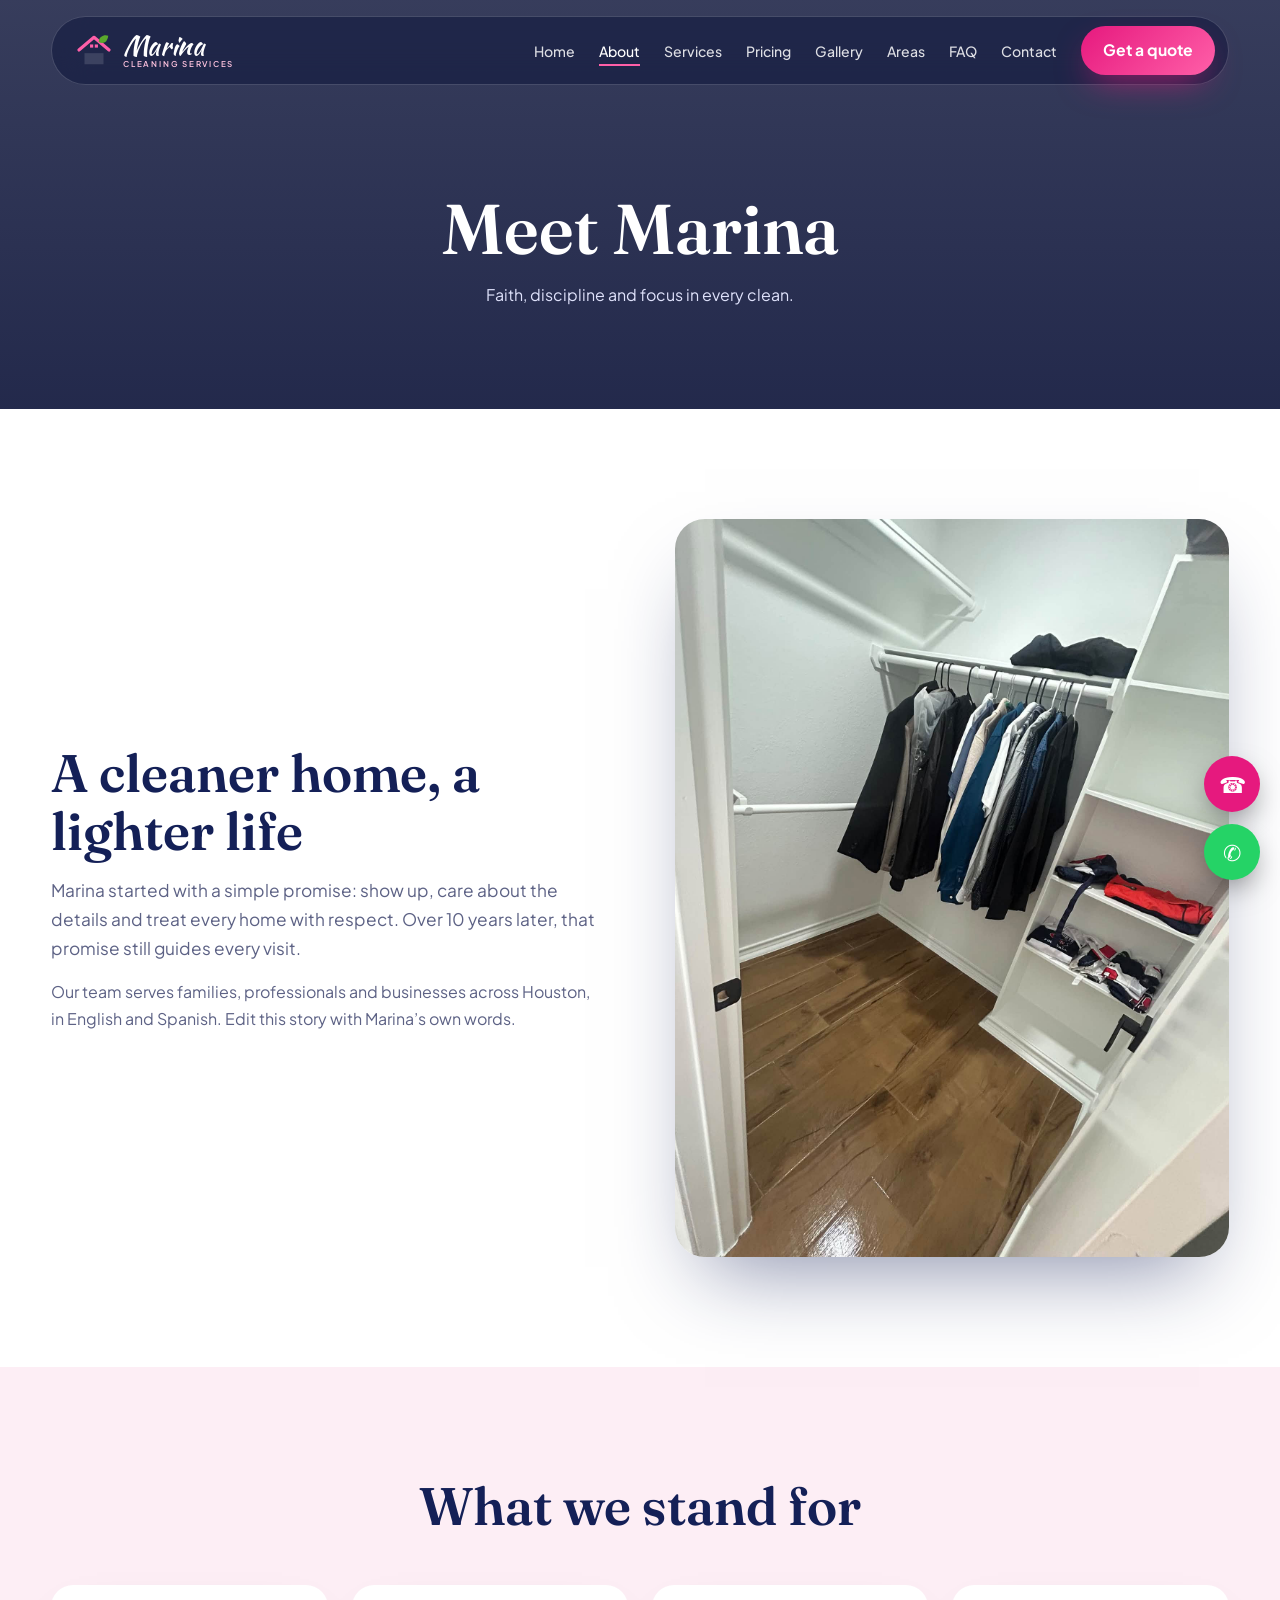
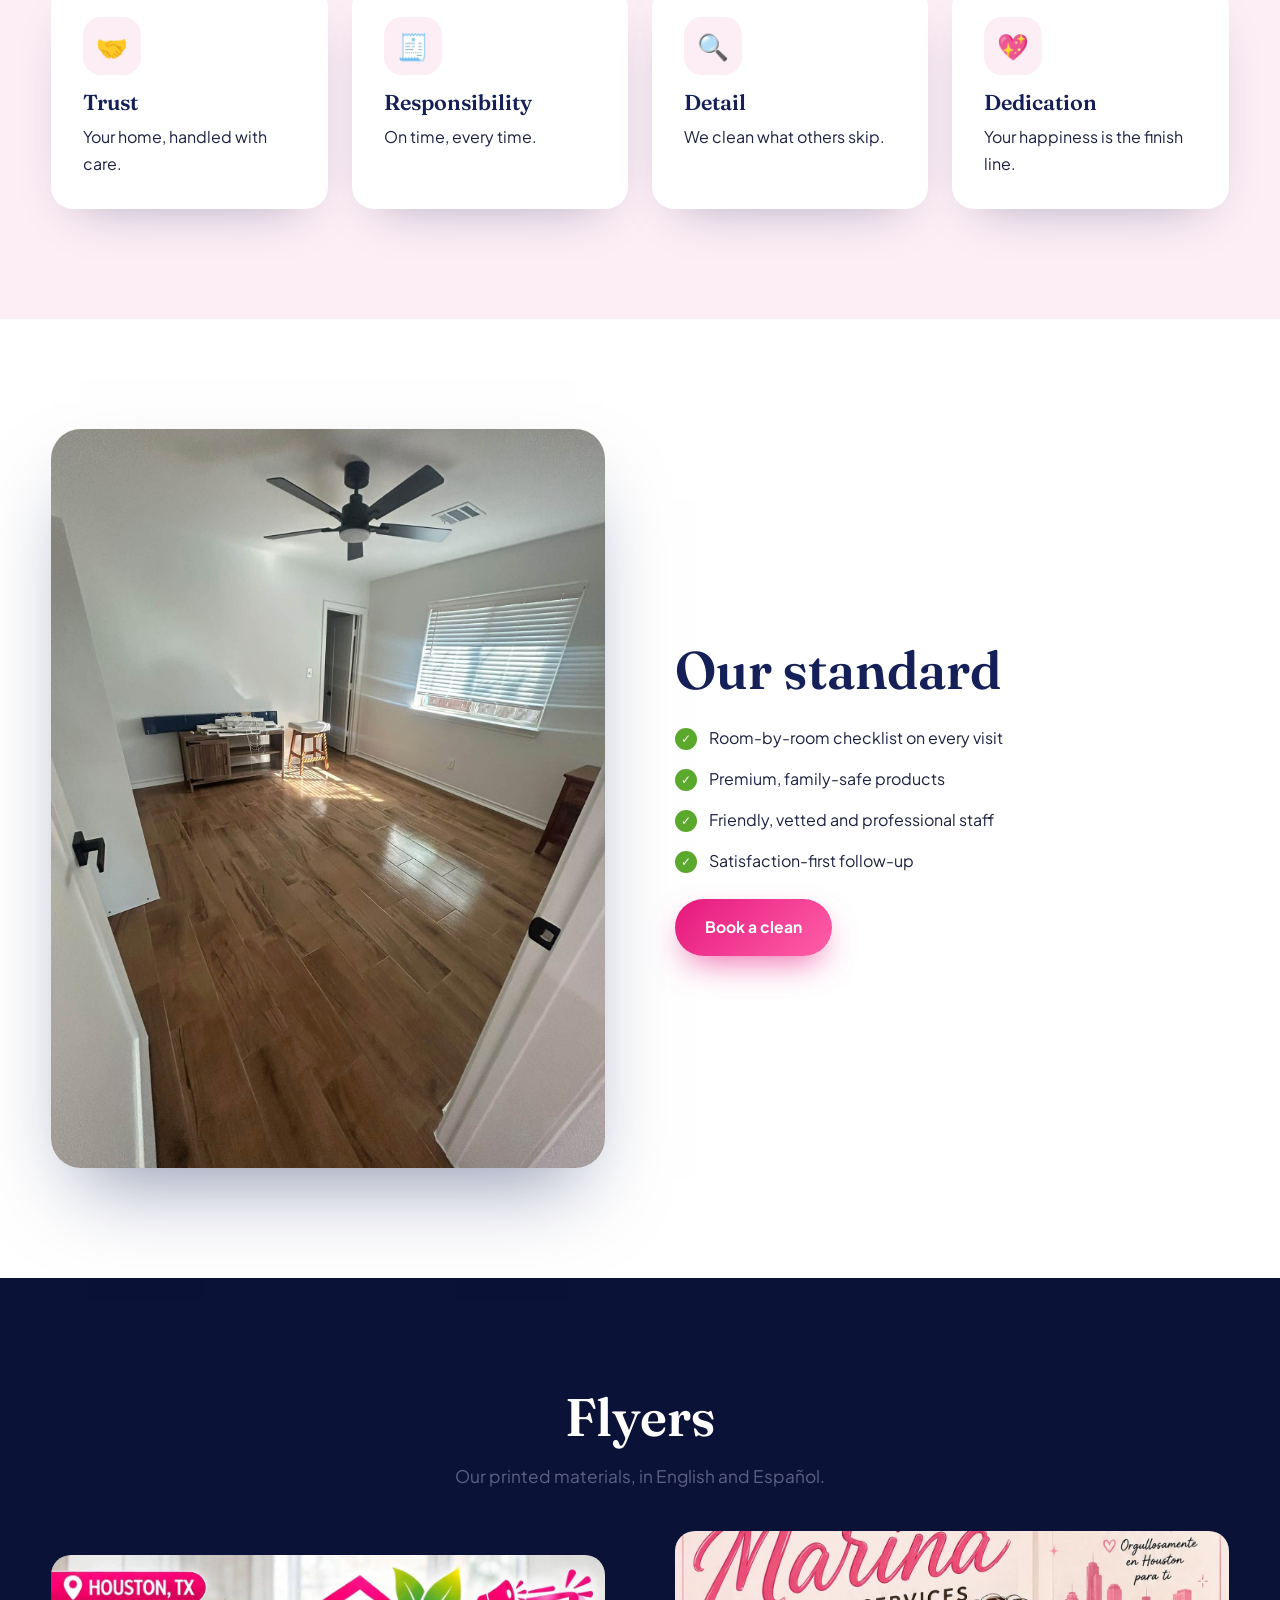
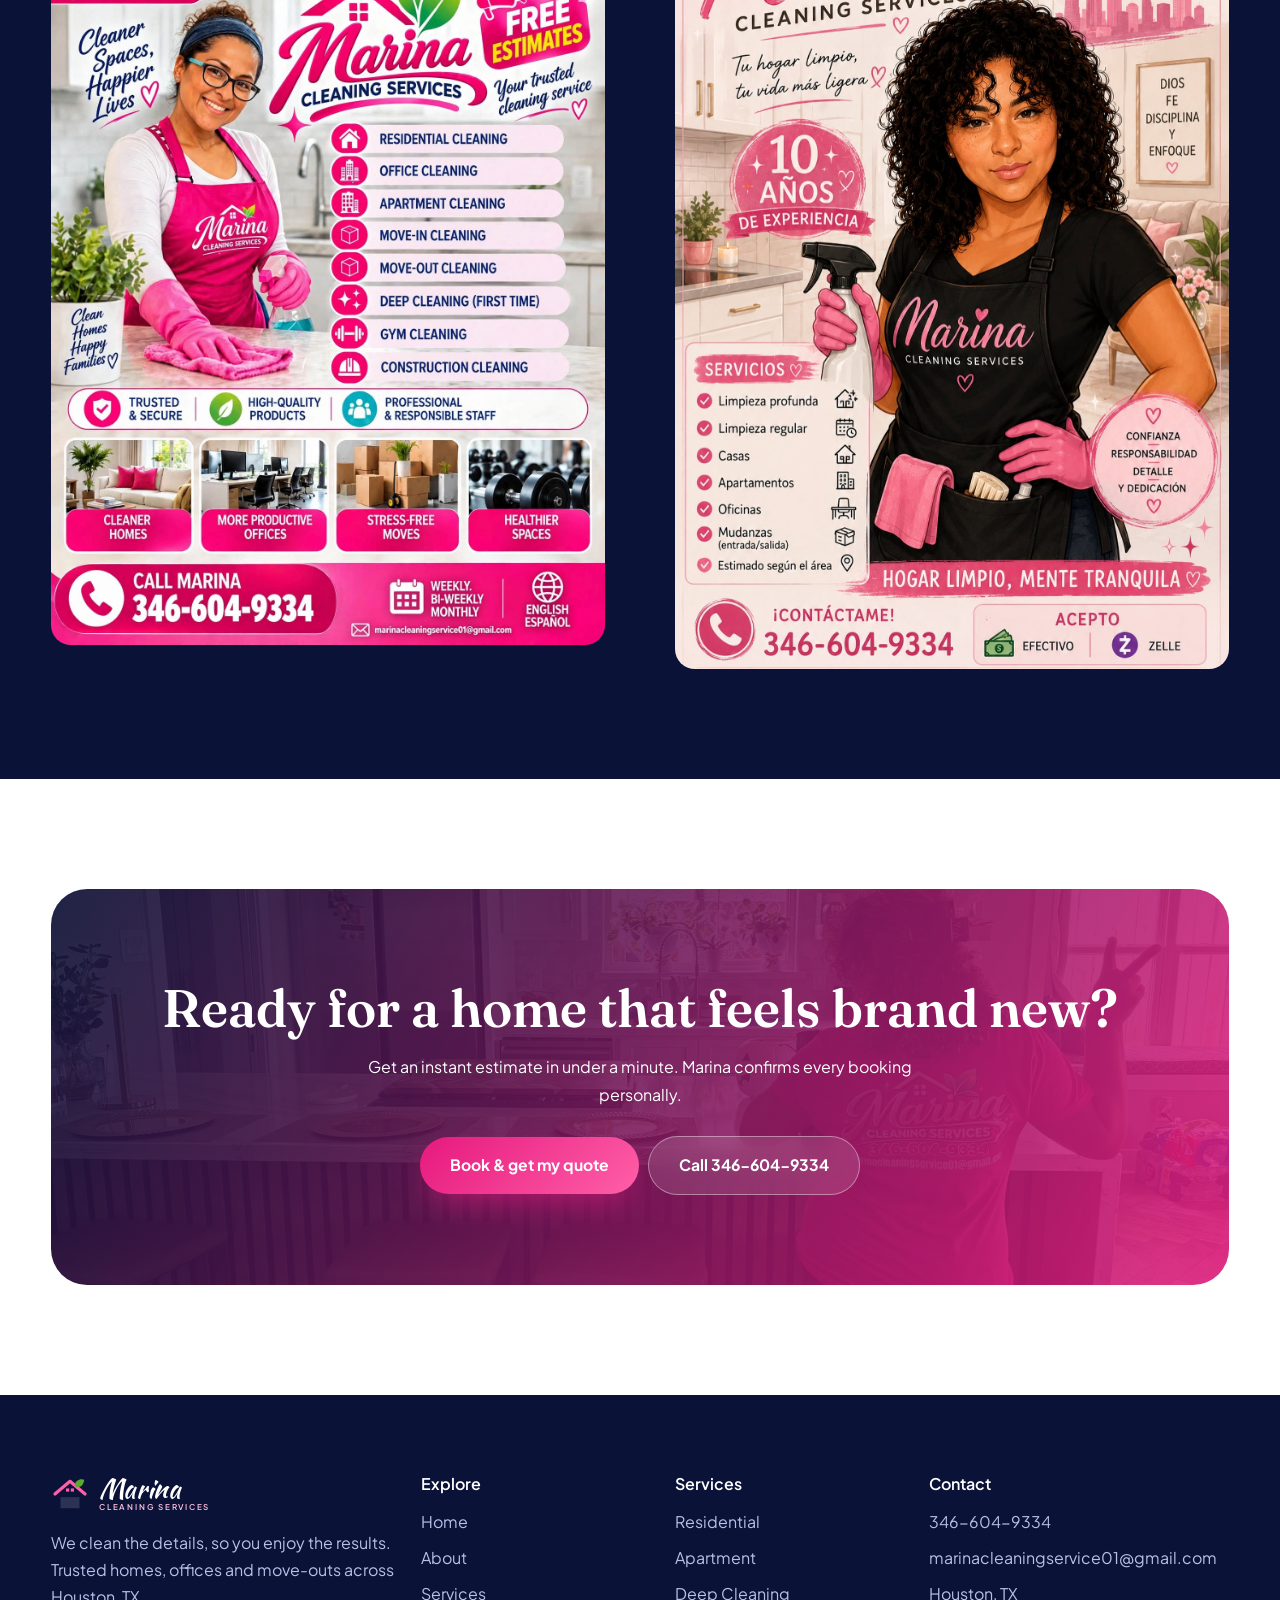
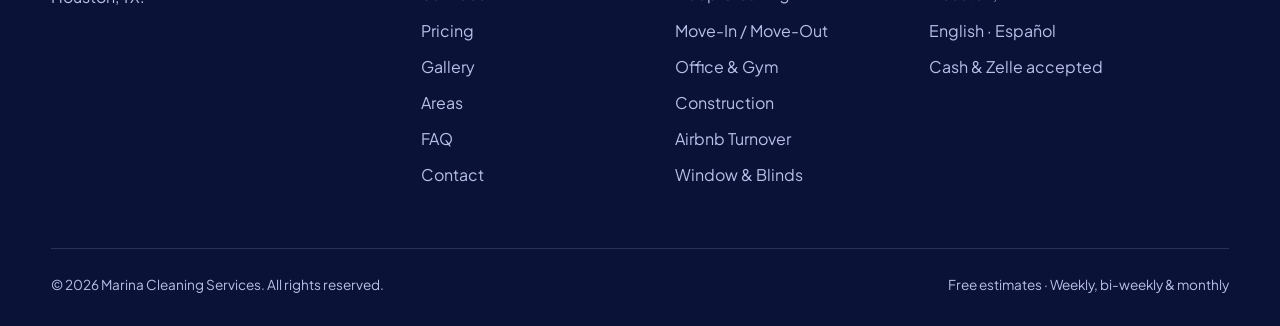
==== about.html @ 8e196516 "build website pages and features" ====
<!doctype html>
<html lang="en">
  <head>
    <meta charset="utf-8" />
    <meta
      name="viewport"
      content="width=device-width,initial-scale=1"
    />
    <title>
      About | Marina Cleaning Services Houston TX
    </title>
    <meta
      name="description"
      content="Meet Marina Cleaning Services: Houston’s family-minded, detail-first cleaning team."
    />
    <link
      rel="preconnect"
      href="https://fonts.googleapis.com"
    />
    <link
      href="https://fonts.googleapis.com/css2?family=Fraunces:opsz,wght@9..144,500;9..144,600&family=Kaushan+Script&family=Plus+Jakarta+Sans:wght@400;500;600;700&display=swap"
      rel="stylesheet"
    />
    <link
      rel="stylesheet"
      href="css/style.css"
    />
  </head>
  <body>
    <header class="hdr">
      <div class="wrap">
        <a
          class="logo"
          href="index.html"
          aria-label="Marina Cleaning Services"
          ><svg
            width="38"
            height="38"
            viewBox="0 0 48 48"
            fill="none"
          >
            <path
              d="M5 24 24 8l19 16"
              stroke="#ff5fa8"
              stroke-width="4"
              stroke-linecap="round"
              stroke-linejoin="round"
            />
            <rect
              x="19"
              y="17"
              width="4"
              height="4"
              fill="#ff5fa8"
            />
            <rect
              x="25"
              y="17"
              width="4"
              height="4"
              fill="#ff5fa8"
            />
            <path
              d="M30 14c0-8 8-10 12-8-1 8-6 11-12 8Z"
              fill="#5aa82c"
            />
            <path
              d="M12 28h24v14H12z"
              fill="#fff2"
            /></svg
          ><span
            >Marina<small>CLEANING SERVICES</small></span
          ></a
        >
        <nav id="nav">
          <ul>
            <li><a href="index.html">Home</a></li>
            <li>
              <a
                href="about.html"
                class="on"
                >About</a
              >
            </li>
            <li><a href="services.html">Services</a></li>
            <li><a href="pricing.html">Pricing</a></li>
            <li><a href="gallery.html">Gallery</a></li>
            <li><a href="areas.html">Areas</a></li>
            <li><a href="faq.html">FAQ</a></li>
            <li><a href="contact.html">Contact</a></li>
            <li>
              <a
                class="btn btn-p"
                href="booking.html"
                >Get a quote</a
              >
            </li>
          </ul>
        </nav>
        <button
          class="burger"
          aria-label="Menu"
        >
          <i></i><i></i>
        </button>
      </div>
    </header>
    <section
      class="phero"
      style="--bg: url(assets/images/kitchen-team.jpg)"
    >
      <div class="wrap">
        <h1>Meet Marina</h1>
        <p>Faith, discipline and focus in every clean.</p>
      </div>
    </section>
    <section class="sec">
      <div class="wrap g2">
        <div class="rev">
          <h2>A cleaner home, a lighter life</h2>
          <p class="lead">
            Marina started with a simple promise: show up,
            care about the details and treat every home with
            respect. Over 10 years later, that promise still
            guides every visit.
          </p>
          <p style="margin-top: 14px; color: var(--mute)">
            Our team serves families, professionals and
            businesses across Houston, in English and
            Spanish. Edit this story with Marina’s own
            words.
          </p>
        </div>
        <div class="photo rev">
          <img
            src="assets/images/closet.jpg"
            alt="Freshly cleaned walk-in closet"
          />
        </div>
      </div>
    </section>
    <section class="sec tint">
      <div class="wrap">
        <div class="center rev">
          <h2>What we stand for</h2>
        </div>
        <div
          class="g4"
          style="margin-top: 50px"
        >
          <div class="card rev">
            <div class="ico">🤝</div>
            <h3>Trust</h3>
            <p>Your home, handled with care.</p>
          </div>
          <div class="card rev">
            <div class="ico">🧾</div>
            <h3>Responsibility</h3>
            <p>On time, every time.</p>
          </div>
          <div class="card rev">
            <div class="ico">🔍</div>
            <h3>Detail</h3>
            <p>We clean what others skip.</p>
          </div>
          <div class="card rev">
            <div class="ico">💖</div>
            <h3>Dedication</h3>
            <p>Your happiness is the finish line.</p>
          </div>
        </div>
      </div>
    </section>
    <section class="sec">
      <div class="wrap g2">
        <div class="photo rev">
          <img
            src="assets/images/tile-room.jpg"
            alt="Empty room with polished tile"
          />
        </div>
        <div class="rev">
          <h2>Our standard</h2>
          <ul class="list">
            <li>Room-by-room checklist on every visit</li>
            <li>Premium, family-safe products</li>
            <li>Friendly, vetted and professional staff</li>
            <li>Satisfaction-first follow-up</li>
          </ul>
          <a
            class="btn btn-p"
            href="booking.html"
            >Book a clean</a
          >
        </div>
      </div>
    </section>
    <section class="sec dark">
      <div class="wrap">
        <div class="center rev">
          <h2>Flyers</h2>
          <p class="lead">
            Our printed materials, in English and Español.
          </p>
        </div>
        <div
          class="g2"
          style="margin-top: 40px"
        >
          <img
            class="rev"
            style="border-radius: 20px"
            src="assets/images/flyer-en.jpg"
            alt="English flyer"
          /><img
            class="rev"
            style="border-radius: 20px"
            src="assets/images/flyer-es.jpg"
            alt="Folleto en español"
          />
        </div>
      </div>
    </section>
    <section class="sec">
      <div class="wrap">
        <div class="cta rev">
          <h2>Ready for a home that feels brand new?</h2>
          <p>
            Get an instant estimate in under a minute.
            Marina confirms every booking personally.
          </p>
          <a
            class="btn btn-p"
            href="booking.html"
            >Book &amp; get my quote</a
          >
          &nbsp;
          <a
            class="btn btn-g"
            href="tel:+13466049334"
            >Call 346-604-9334</a
          >
        </div>
      </div>
    </section>
    <footer>
      <div class="wrap">
        <div class="g4">
          <div>
            <a
              class="logo"
              href="index.html"
              ><svg
                width="38"
                height="38"
                viewBox="0 0 48 48"
                fill="none"
              >
                <path
                  d="M5 24 24 8l19 16"
                  stroke="#ff5fa8"
                  stroke-width="4"
                  stroke-linecap="round"
                  stroke-linejoin="round"
                />
                <rect
                  x="19"
                  y="17"
                  width="4"
                  height="4"
                  fill="#ff5fa8"
                />
                <rect
                  x="25"
                  y="17"
                  width="4"
                  height="4"
                  fill="#ff5fa8"
                />
                <path
                  d="M30 14c0-8 8-10 12-8-1 8-6 11-12 8Z"
                  fill="#5aa82c"
                />
                <path
                  d="M12 28h24v14H12z"
                  fill="#fff2"
                /></svg
              ><span
                >Marina<small
                  >CLEANING SERVICES</small
                ></span
              ></a
            >
            <p style="margin-top: 16px">
              We clean the details, so you enjoy the
              results. Trusted homes, offices and move-outs
              across Houston, TX.
            </p>
          </div>
          <div>
            <h4>Explore</h4>
            <ul>
              <li><a href="index.html">Home</a></li>
              <li><a href="about.html">About</a></li>
              <li><a href="services.html">Services</a></li>
              <li><a href="pricing.html">Pricing</a></li>
              <li><a href="gallery.html">Gallery</a></li>
              <li><a href="areas.html">Areas</a></li>
              <li><a href="faq.html">FAQ</a></li>
              <li><a href="contact.html">Contact</a></li>
            </ul>
          </div>
          <div>
            <h4>Services</h4>
            <ul>
              <li>Residential</li>
              <li>Apartment</li>
              <li>Deep Cleaning</li>
              <li>Move-In / Move-Out</li>
              <li>Office &amp; Gym</li>
              <li>Construction</li>
              <li>Airbnb Turnover</li>
              <li>Window &amp; Blinds</li>
            </ul>
          </div>
          <div>
            <h4>Contact</h4>
            <ul>
              <li>
                <a href="tel:+13466049334">346-604-9334</a>
              </li>
              <li>
                <a
                  href="mailto:marinacleaningservice01@gmail.com"
                  >marinacleaningservice01@gmail.com</a
                >
              </li>
              <li>Houston, TX</li>
              <li>English · Español</li>
              <li>Cash &amp; Zelle accepted</li>
            </ul>
          </div>
        </div>
        <div class="copy">
          <span
            >© <span id="yr">2026</span> Marina Cleaning
            Services. All rights reserved.</span
          ><span
            >Free estimates · Weekly, bi-weekly &amp;
            monthly</span
          >
        </div>
      </div>
    </footer>
    <div class="fab">
      <a
        href="tel:+13466049334"
        aria-label="Call"
        >☎</a
      ><a
        href="https://wa.me/13466049334"
        aria-label="WhatsApp"
        >✆</a
      >
    </div>
    <script>
      document.getElementById("yr").textContent =
        new Date().getFullYear();
    </script>
    <script src="js/config.js"></script>
    <script src="js/main.js"></script>
  </body>
</html>
---- css/style.css ----
:root {
  --pink: #e6197e;
  --pink2: #ff5fa8;
  --blush: #fdeef5;
  --navy: #142057;
  --navy2: #0b1238;
  --green: #5aa82c;
  --ink: #1d2140;
  --mute: #5d6285;
  --r: 22px;
  --e: cubic-bezier(0.2, 0.8, 0.2, 1);
}
* {
  box-sizing: border-box;
  margin: 0;
  padding: 0;
}
html {
  scroll-behavior: smooth;
}
body {
  font:
    16px/1.7 "Plus Jakarta Sans",
    sans-serif;
  color: var(--ink);
  background: #fff;
  overflow-x: hidden;
}
img {
  max-width: 100%;
  display: block;
}
a {
  color: inherit;
  text-decoration: none;
}
h1,
h2,
h3,
h4 {
  font-family: "Fraunces", serif;
  line-height: 1.1;
  font-weight: 600;
  color: var(--navy);
}
h2 {
  font-size: clamp(2rem, 4.2vw, 3.3rem);
  margin-bottom: 16px;
}
h3 {
  font-size: 1.35rem;
  margin-bottom: 8px;
}
.wrap {
  width: min(1200px, 92%);
  margin: auto;
}
.sec {
  padding: 110px 0;
}
.tint {
  background: var(--blush);
}
.dark {
  background: var(--navy2);
  color: #d9dcf5;
}
.dark h2,
.dark h3 {
  color: #fff;
}
.lead {
  color: var(--mute);
  max-width: 620px;
  font-size: 1.08rem;
}
.center {
  text-align: center;
}
.center .lead {
  margin: auto;
}
.btn {
  display: inline-flex;
  gap: 10px;
  align-items: center;
  padding: 15px 30px;
  border-radius: 99px;
  font-weight: 700;
  border: 0;
  cursor: pointer;
  font-size: 0.98rem;
  transition: 0.4s var(--e);
  font-family: inherit;
}
.btn-p {
  background: linear-gradient(
    135deg,
    var(--pink),
    var(--pink2)
  );
  color: #fff;
  box-shadow: 0 14px 34px -10px rgba(230, 25, 126, 0.7);
}
.btn-p:hover {
  transform: translateY(-3px);
}
.btn-g {
  background: rgba(255, 255, 255, 0.12);
  color: #fff;
  border: 1px solid rgba(255, 255, 255, 0.4);
  backdrop-filter: blur(10px);
}
.btn-g:hover {
  background: #fff;
  color: var(--navy);
}
.btn-n {
  background: var(--navy);
  color: #fff;
}
.btn-n:hover {
  background: var(--pink);
}
.hdr {
  position: fixed;
  top: 16px;
  left: 0;
  right: 0;
  z-index: 50;
}
.hdr .wrap {
  display: flex;
  align-items: center;
  justify-content: space-between;
  padding: 10px 14px 10px 24px;
  position: relative;
  isolation: isolate;
}
.hdr .wrap:before {
  content: "";
  position: absolute;
  inset: 0;
  border-radius: 99px;
  background: rgba(11, 18, 56, 0.5);
  backdrop-filter: blur(18px);
  -webkit-backdrop-filter: blur(18px);
  border: 1px solid rgba(255, 255, 255, 0.18);
  transition: 0.4s;
  z-index: -1;
}
.hdr.stuck .wrap:before {
  background: rgba(11, 18, 56, 0.94);
}
.logo {
  display: flex;
  align-items: center;
  gap: 10px;
  color: #fff;
  font-family: "Kaushan Script", cursive;
  font-size: 1.7rem;
  line-height: 1;
  z-index: 70;
}
.logo small {
  display: block;
  font: 600 0.5rem "Plus Jakarta Sans";
  letter-spacing: 0.22em;
  color: #ffc3df;
}
nav ul {
  display: flex;
  gap: 24px;
  list-style: none;
  align-items: center;
}
nav a {
  color: #fff;
  font-size: 0.88rem;
  font-weight: 500;
  opacity: 0.85;
  position: relative;
}
nav a:hover,
nav a.on {
  opacity: 1;
}
nav a.on:after {
  content: "";
  position: absolute;
  left: 0;
  right: 0;
  bottom: -6px;
  height: 2px;
  background: var(--pink2);
}
nav a.btn {
  opacity: 1;
  padding: 11px 22px;
}
.burger {
  display: none;
  background: none;
  border: 0;
  width: 44px;
  height: 44px;
  cursor: pointer;
  z-index: 70;
}
.burger i {
  display: block;
  height: 2px;
  background: #fff;
  margin: 7px 10px;
}
.hero {
  position: relative;
  min-height: 100vh;
  display: grid;
  align-items: end;
  color: #fff;
  overflow: hidden;
  background: var(--navy2);
  isolation: isolate;
}
.slide {
  position: absolute;
  inset: 0;
  background-size: cover;
  background-position: center;
  opacity: 0;
  transition: opacity 1.6s;
  z-index: -4;
}
.slide.on {
  opacity: 1;
  animation: kb 12s linear forwards;
}
@keyframes kb {
  from {
    transform: scale(1.02);
  }
  to {
    transform: scale(1.14) translate(-1.5%, -1%);
  }
}
.hero:before {
  content: "";
  position: absolute;
  inset: 0;
  z-index: -3;
  background: linear-gradient(
    180deg,
    rgba(11, 18, 56, 0.72),
    rgba(11, 18, 56, 0.45) 40%,
    rgba(11, 18, 56, 0.9)
  );
}
.ghost {
  position: absolute;
  top: 13vh;
  left: 50%;
  transform: translateX(-50%);
  font:
    400 clamp(6rem, 23vw, 21rem)/1 "Kaushan Script",
    cursive;
  color: transparent;
  -webkit-text-stroke: 2px rgba(255, 255, 255, 0.22);
  white-space: nowrap;
  z-index: -2;
  pointer-events: none;
  clip-path: inset(0 100% 0 0);
  animation: wipe 2.4s 1.1s var(--e) forwards;
}
@keyframes wipe {
  to {
    clip-path: inset(0 0 0 0);
  }
}
#fx,
#fog {
  position: absolute;
  inset: 0;
  width: 100%;
  height: 100%;
  z-index: -1;
}
#fog {
  z-index: 3;
  pointer-events: none;
}
.hero .wrap {
  position: relative;
  z-index: 4;
  padding: 0 0 70px;
  display: grid;
  grid-template-columns: 1.3fr 0.8fr;
  gap: 40px;
  align-items: end;
}
.hero h1 {
  color: #fff;
  font-size: clamp(2.6rem, 6vw, 5.2rem);
  margin: 18px 0 22px;
}
.hero h1 span {
  display: inline-block;
  opacity: 0;
  transform: translateY(60px) rotate(4deg);
  animation: up 1s var(--e) forwards;
}
@keyframes up {
  to {
    opacity: 1;
    transform: none;
  }
}
.hero p.sub {
  max-width: 520px;
  color: #e6e8ff;
  font-size: 1.1rem;
}
.rv {
  opacity: 0;
  animation: up 1s var(--e) forwards;
}
.pill {
  display: inline-flex;
  gap: 10px;
  align-items: center;
  padding: 8px 18px;
  border-radius: 99px;
  background: rgba(255, 255, 255, 0.12);
  border: 1px solid rgba(255, 255, 255, 0.3);
  backdrop-filter: blur(10px);
  font-size: 0.85rem;
}
.pill b {
  width: 8px;
  height: 8px;
  border-radius: 50%;
  background: #7bf05a;
  animation: pulse 2s infinite;
}
@keyframes pulse {
  0% {
    box-shadow: 0 0 0 0 #7bf05a;
  }
  70% {
    box-shadow: 0 0 0 10px transparent;
  }
}
.hcard {
  background: rgba(255, 255, 255, 0.96);
  color: var(--ink);
  border-radius: 26px;
  padding: 26px;
  box-shadow: 0 40px 80px -20px #000a;
}
.hcard h4 {
  font-size: 1.25rem;
}
.hcard .thumbs {
  display: grid;
  grid-template-columns: 1fr 1fr;
  gap: 10px;
  margin: 14px 0;
}
.hcard .thumbs img {
  border-radius: 14px;
  height: 90px;
  width: 100%;
  object-fit: cover;
}
.hcard .row {
  font-size: 0.85rem;
  color: var(--mute);
  margin-bottom: 12px;
}
.stats {
  display: flex;
  gap: 40px;
  margin-top: 40px;
  flex-wrap: wrap;
}
.stats div {
  font-size: 0.82rem;
  color: #cfd3f5;
}
.stats b {
  display: block;
  font:
    600 2.2rem "Fraunces",
    serif;
  color: #fff;
}
.scroll {
  position: absolute;
  bottom: 22px;
  left: 50%;
  z-index: 4;
  width: 26px;
  height: 42px;
  border: 2px solid #fff8;
  border-radius: 20px;
}
.scroll:after {
  content: "";
  position: absolute;
  left: 10px;
  top: 8px;
  width: 4px;
  height: 8px;
  border-radius: 4px;
  background: #fff;
  animation: sc 1.6s infinite;
}
@keyframes sc {
  60% {
    transform: translateY(14px);
    opacity: 0;
  }
}
.marq {
  background: var(--pink);
  color: #fff;
  overflow: hidden;
  white-space: nowrap;
  padding: 16px 0;
  font:
    italic 500 1.3rem "Fraunces",
    serif;
}
.marq div {
  display: inline-block;
  animation: mq 30s linear infinite;
}
@keyframes mq {
  to {
    transform: translateX(-50%);
  }
}
.phero {
  padding: 190px 0 100px;
  background:
    linear-gradient(
      rgba(11, 18, 56, 0.82),
      rgba(11, 18, 56, 0.9)
    ),
    var(--bg) center/cover;
  color: #fff;
  text-align: center;
}
.phero h1 {
  color: #fff;
  font-size: clamp(2.4rem, 5.5vw, 4.4rem);
}
.phero p {
  max-width: 600px;
  margin: 14px auto 0;
  color: #dfe2fb;
}
.g2 {
  display: grid;
  grid-template-columns: 1fr 1fr;
  gap: 70px;
  align-items: center;
}
.g3 {
  display: grid;
  grid-template-columns: repeat(3, 1fr);
  gap: 28px;
}
.g4 {
  display: grid;
  grid-template-columns: repeat(4, 1fr);
  gap: 24px;
}
.svc {
  border-radius: var(--r);
  overflow: hidden;
  background: #fff;
  box-shadow: 0 20px 50px -25px rgba(20, 32, 87, 0.35);
  transition: 0.5s var(--e);
  display: flex;
  flex-direction: column;
}
.svc:hover {
  transform: translateY(-10px);
}
.svc .im {
  height: 230px;
  overflow: hidden;
}
.svc img {
  width: 100%;
  height: 100%;
  object-fit: cover;
  transition: 1s var(--e);
}
.svc:hover img {
  transform: scale(1.1);
}
.svc .tx {
  padding: 26px;
}
.svc p {
  color: var(--mute);
  font-size: 0.95rem;
}
.svc a.more {
  display: inline-block;
  margin-top: 14px;
  color: var(--pink);
  font-weight: 700;
}
.ico {
  width: 58px;
  height: 58px;
  border-radius: 18px;
  display: grid;
  place-items: center;
  background: var(--blush);
  font-size: 1.6rem;
  margin-bottom: 16px;
}
.card {
  background: #fff;
  padding: 32px;
  border-radius: var(--r);
  box-shadow: 0 20px 50px -28px rgba(20, 32, 87, 0.4);
}
.dark .card {
  background: rgba(255, 255, 255, 0.06);
  box-shadow: none;
  border: 1px solid rgba(255, 255, 255, 0.12);
}
.dark .card p {
  color: #c6caef;
}
.steps {
  counter-reset: s;
}
.step {
  position: relative;
  padding-left: 70px;
  margin-bottom: 34px;
}
.step:before {
  counter-increment: s;
  content: counter(s);
  position: absolute;
  left: 0;
  top: 0;
  width: 50px;
  height: 50px;
  border-radius: 50%;
  background: var(--pink);
  color: #fff;
  display: grid;
  place-items: center;
  font: 600 1.3rem "Fraunces";
}
.photo {
  border-radius: 30px;
  overflow: hidden;
  position: relative;
  box-shadow: 0 40px 80px -30px rgba(20, 32, 87, 0.5);
}
.photo img {
  width: 100%;
  height: 100%;
  object-fit: cover;
  min-height: 420px;
}
.badge {
  position: absolute;
  right: 20px;
  bottom: 20px;
  background: #fff;
  border-radius: 20px;
  padding: 16px 22px;
  box-shadow: 0 20px 40px -10px #0004;
  font-size: 0.85rem;
}
.badge b {
  font: 600 2rem "Fraunces";
  color: var(--pink);
  display: block;
  line-height: 1;
}
.list {
  list-style: none;
  margin: 18px 0;
}
.list li {
  padding: 7px 0 7px 34px;
  position: relative;
}
.list li:before {
  content: "✓";
  position: absolute;
  left: 0;
  color: #fff;
  background: var(--green);
  width: 22px;
  height: 22px;
  border-radius: 50%;
  font-size: 0.75rem;
  display: grid;
  place-items: center;
  top: 11px;
}
.ba {
  position: relative;
  border-radius: 24px;
  overflow: hidden;
  aspect-ratio: 4/3;
  background: #000;
  user-select: none;
}
.ba img {
  position: absolute;
  inset: 0;
  width: 100%;
  height: 100%;
  object-fit: cover;
}
.ba .top {
  clip-path: inset(0 50% 0 0);
}
.ba input {
  position: absolute;
  inset: 0;
  width: 100%;
  height: 100%;
  opacity: 0;
  cursor: ew-resize;
  z-index: 3;
  margin: 0;
}
.ba .bar {
  position: absolute;
  top: 0;
  bottom: 0;
  left: 50%;
  width: 3px;
  background: #fff;
  z-index: 2;
  pointer-events: none;
}
.ba .bar:after {
  content: "⇆";
  position: absolute;
  top: 50%;
  left: 50%;
  transform: translate(-50%, -50%);
  width: 48px;
  height: 48px;
  border-radius: 50%;
  background: var(--pink);
  color: #fff;
  display: grid;
  place-items: center;
  font-size: 1.3rem;
  box-shadow: 0 8px 20px #0006;
}
.ba em {
  position: absolute;
  top: 14px;
  z-index: 2;
  font-style: normal;
  font-size: 0.75rem;
  font-weight: 700;
  background: #000a;
  color: #fff;
  padding: 5px 14px;
  border-radius: 99px;
}
.ba em.l {
  left: 14px;
}
.ba em.r {
  right: 14px;
  background: var(--pink);
}
.filters {
  display: flex;
  gap: 10px;
  justify-content: center;
  flex-wrap: wrap;
  margin: 30px 0 44px;
}
.filters button {
  padding: 10px 24px;
  border-radius: 99px;
  border: 1px solid #d9dcef;
  background: #fff;
  cursor: pointer;
  font: 600 0.9rem "Plus Jakarta Sans";
}
.filters button.on {
  background: var(--navy);
  color: #fff;
  border-color: var(--navy);
}
.cap {
  margin-top: 12px;
  font-weight: 600;
  color: var(--navy);
}
.hide {
  display: none;
}
.plan {
  text-align: center;
  position: relative;
}
.plan .pr {
  font: 600 3rem "Fraunces";
  color: var(--pink);
}
.plan.hot {
  background: var(--navy);
  color: #dfe2fb;
  transform: scale(1.04);
}
.plan.hot h3 {
  color: #fff;
}
.plan.hot .list li {
  color: #fff;
}
.tag {
  position: absolute;
  top: -14px;
  left: 50%;
  transform: translateX(-50%);
  background: var(--pink);
  color: #fff;
  padding: 5px 18px;
  border-radius: 99px;
  font-size: 0.78rem;
  font-weight: 700;
}
.book {
  display: grid;
  grid-template-columns: 1.4fr 1fr;
  gap: 34px;
  align-items: start;
}
.fb {
  background: #fff;
  padding: 38px;
  border-radius: 28px;
  box-shadow: 0 30px 70px -30px rgba(20, 32, 87, 0.4);
}
.fb h4 {
  font-size: 1.15rem;
  margin: 26px 0 12px;
}
.fb h4:first-child {
  margin-top: 0;
}
label {
  font-size: 0.85rem;
  font-weight: 600;
  color: var(--navy);
  display: block;
  margin-bottom: 6px;
}
input[type="text"],
input[type="email"],
input[type="tel"],
input[type="date"],
input[type="number"],
select,
textarea {
  width: 100%;
  padding: 14px 16px;
  border: 1.5px solid #dcdff0;
  border-radius: 14px;
  font: inherit;
  background: #fafaff;
  transition: 0.3s;
}
input:focus,
select:focus,
textarea:focus {
  outline: 0;
  border-color: var(--pink);
  box-shadow: 0 0 0 4px rgba(230, 25, 126, 0.12);
}
.f2 {
  display: grid;
  grid-template-columns: 1fr 1fr;
  gap: 16px;
}
.f3 {
  display: grid;
  grid-template-columns: repeat(3, 1fr);
  gap: 16px;
}
.fld {
  margin-bottom: 14px;
}
.opts {
  display: grid;
  grid-template-columns: repeat(
    auto-fill,
    minmax(150px, 1fr)
  );
  gap: 10px;
}
.opt {
  position: relative;
}
.opt input {
  position: absolute;
  opacity: 0;
}
.opt span {
  display: block;
  padding: 12px 14px;
  border: 1.5px solid #dcdff0;
  border-radius: 14px;
  text-align: center;
  font-size: 0.88rem;
  font-weight: 600;
  cursor: pointer;
  transition: 0.3s;
}
.opt input:checked + span {
  background: var(--pink);
  border-color: var(--pink);
  color: #fff;
  transform: scale(1.03);
}
.opt input:focus-visible + span {
  outline: 3px solid var(--navy);
}
.quote {
  position: sticky;
  top: 100px;
  background: linear-gradient(
    160deg,
    var(--navy),
    var(--navy2)
  );
  color: #fff;
  padding: 34px;
  border-radius: 28px;
}
.quote h3 {
  color: #fff;
}
.quote .amt {
  font: 600 3rem "Fraunces";
  color: #fff;
  line-height: 1.1;
  margin: 8px 0;
}
.quote ul {
  list-style: none;
  margin: 16px 0;
  font-size: 0.9rem;
}
.quote li {
  display: flex;
  justify-content: space-between;
  padding: 8px 0;
  border-bottom: 1px dashed #fff3;
}
.quote small {
  color: #b9bfe8;
  display: block;
  margin-top: 12px;
}
.msg {
  display: none;
  margin-top: 18px;
  padding: 16px;
  border-radius: 14px;
  font-weight: 600;
}
.msg.ok {
  display: block;
  background: #e8f8de;
  color: #2c6a0b;
}
.msg.err {
  display: block;
  background: #ffe5ee;
  color: #a00b45;
}
.faq details {
  background: #fff;
  border-radius: 18px;
  padding: 22px 26px;
  margin-bottom: 14px;
  box-shadow: 0 10px 30px -20px rgba(20, 32, 87, 0.5);
}
.faq summary {
  cursor: pointer;
  font:
    600 1.1rem "Fraunces",
    serif;
  color: var(--navy);
  list-style: none;
  display: flex;
  justify-content: space-between;
}
.faq summary:after {
  content: "+";
  color: var(--pink);
  font-size: 1.5rem;
  transition: 0.3s;
}
.faq details[open] summary:after {
  transform: rotate(45deg);
}
.faq p {
  margin-top: 12px;
  color: var(--mute);
}
.stars {
  color: #ffb400;
  letter-spacing: 3px;
}
.q {
  font:
    italic 1.1rem "Fraunces",
    serif;
  margin: 12px 0 18px;
}
.who {
  font-weight: 700;
  font-size: 0.9rem;
}
.cta {
  background:
    linear-gradient(
      120deg,
      rgba(11, 18, 56, 0.9),
      rgba(230, 25, 126, 0.85)
    ),
    url(../assets/images/kitchen-team.jpg) center/cover;
  color: #fff;
  text-align: center;
  border-radius: 36px;
  padding: 90px 30px;
}
.cta h2 {
  color: #fff;
}
.cta p {
  max-width: 560px;
  margin: 0 auto 28px;
}
footer {
  background: var(--navy2);
  color: #b9bfe8;
  padding: 80px 0 30px;
}
footer .g4 {
  grid-template-columns: 1.5fr 1fr 1fr 1.3fr;
}
footer h4 {
  color: #fff;
  font-family: "Plus Jakarta Sans";
  font-size: 1rem;
  margin-bottom: 16px;
}
footer li {
  list-style: none;
  margin-bottom: 9px;
}
footer a:hover {
  color: var(--pink2);
}
.copy {
  border-top: 1px solid #fff2;
  margin-top: 50px;
  padding-top: 24px;
  font-size: 0.85rem;
  display: flex;
  justify-content: space-between;
  flex-wrap: wrap;
  gap: 10px;
}
.fab {
  position: fixed;
  right: 20px;
  bottom: 20px;
  z-index: 60;
  display: flex;
  flex-direction: column;
  gap: 12px;
}
.fab a {
  width: 56px;
  height: 56px;
  border-radius: 50%;
  display: grid;
  place-items: center;
  color: #fff;
  font-size: 1.4rem;
  box-shadow: 0 12px 30px -8px #0008;
  background: var(--pink);
}
.fab a + a {
  background: #25d366;
}
.rev {
  opacity: 0;
  transform: translateY(40px);
  transition: 1s var(--e);
}
.rev.in {
  opacity: 1;
  transform: none;
}
.areas {
  display: flex;
  flex-wrap: wrap;
  gap: 12px;
}
.areas span {
  padding: 10px 22px;
  border-radius: 99px;
  background: #fff;
  box-shadow: 0 8px 20px -12px #14205788;
  font-weight: 600;
}
@media (max-width: 960px) {
  .g2,
  .g3,
  .g4,
  .book,
  .hero .wrap,
  footer .g4 {
    grid-template-columns: 1fr;
  }
  .g2 {
    gap: 40px;
  }
  .sec {
    padding: 76px 0;
  }
  .burger {
    display: block;
  }
  nav {
    position: fixed;
    inset: 0;
    background: var(--navy2);
    display: grid;
    place-items: center;
    transform: translateX(100%);
    transition: 0.5s var(--e);
  }
  nav.open {
    transform: none;
  }
  nav ul {
    flex-direction: column;
    text-align: center;
    gap: 20px;
  }
  nav a {
    font-size: 1.25rem;
  }
  .quote {
    position: static;
  }
  .plan.hot {
    transform: none;
  }
  .f2,
  .f3 {
    grid-template-columns: 1fr;
  }
  .hcard {
    display: none;
  }
  .fb {
    padding: 24px;
  }
}
@media (prefers-reduced-motion: reduce) {
  * {
    animation-duration: 0.01s !important;
    transition: none !important;
  }
  .rev {
    opacity: 1;
    transform: none;
  }
}

.burger i {
  transition: 0.35s var(--e);
}
.burger.open i:first-child {
  transform: translateY(4.5px) rotate(45deg);
}
.burger.open i:last-child {
  transform: translateY(-4.5px) rotate(-45deg);
}
body.lock {
  overflow: hidden;
}
.hero {
  min-height: 100vh;
  min-height: 100svh;
}
.hero:before {
  background:
    linear-gradient(
      90deg,
      rgba(11, 18, 56, 0.88),
      rgba(11, 18, 56, 0.45) 65%,
      rgba(11, 18, 56, 0.25)
    ),
    linear-gradient(
      180deg,
      rgba(11, 18, 56, 0.55),
      rgba(11, 18, 56, 0.15) 45%,
      rgba(11, 18, 56, 0.92)
    );
}
.ghost {
  -webkit-text-stroke: 1.5px rgba(255, 255, 255, 0.09);
}
.hero .wrap {
  padding-top: 150px;
}
.hero h1 {
  font-weight: 500;
  letter-spacing: -0.01em;
  text-shadow: 0 4px 30px rgba(0, 0, 0, 0.45);
}
.hero p.sub {
  text-shadow: 0 2px 14px rgba(0, 0, 0, 0.5);
}
.stats div {
  border-left: 2px solid var(--pink2);
  padding-left: 14px;
}
@media (max-width: 960px) {
  .hero .wrap {
    padding: 120px 0 60px;
    gap: 0;
  }
  .hero h1 {
    font-size: clamp(2.3rem, 10.5vw, 3.4rem);
  }
  .hero p.sub {
    font-size: 1rem;
  }
  .ghost {
    top: 14vh;
    font-size: 30vw;
  }
  .stats {
    gap: 20px;
    margin-top: 30px;
  }
  .stats b {
    font-size: 1.7rem;
  }
  .scroll {
    display: none;
  }
  .hero .btn {
    width: 100%;
    justify-content: center;
  }
  .hero .rv > .btn,
  .hero .rv a {
    flex: 1 1 100%;
  }
  .hdr {
    top: 10px;
  }
  .hdr .wrap {
    padding: 6px 8px 6px 18px;
  }
  .logo {
    font-size: 1.45rem;
  }
  .logo svg {
    width: 30px;
    height: 30px;
  }
  .hero:before {
    background: linear-gradient(
      180deg,
      rgba(11, 18, 56, 0.7),
      rgba(11, 18, 56, 0.55) 45%,
      rgba(11, 18, 56, 0.93)
    );
  }
}
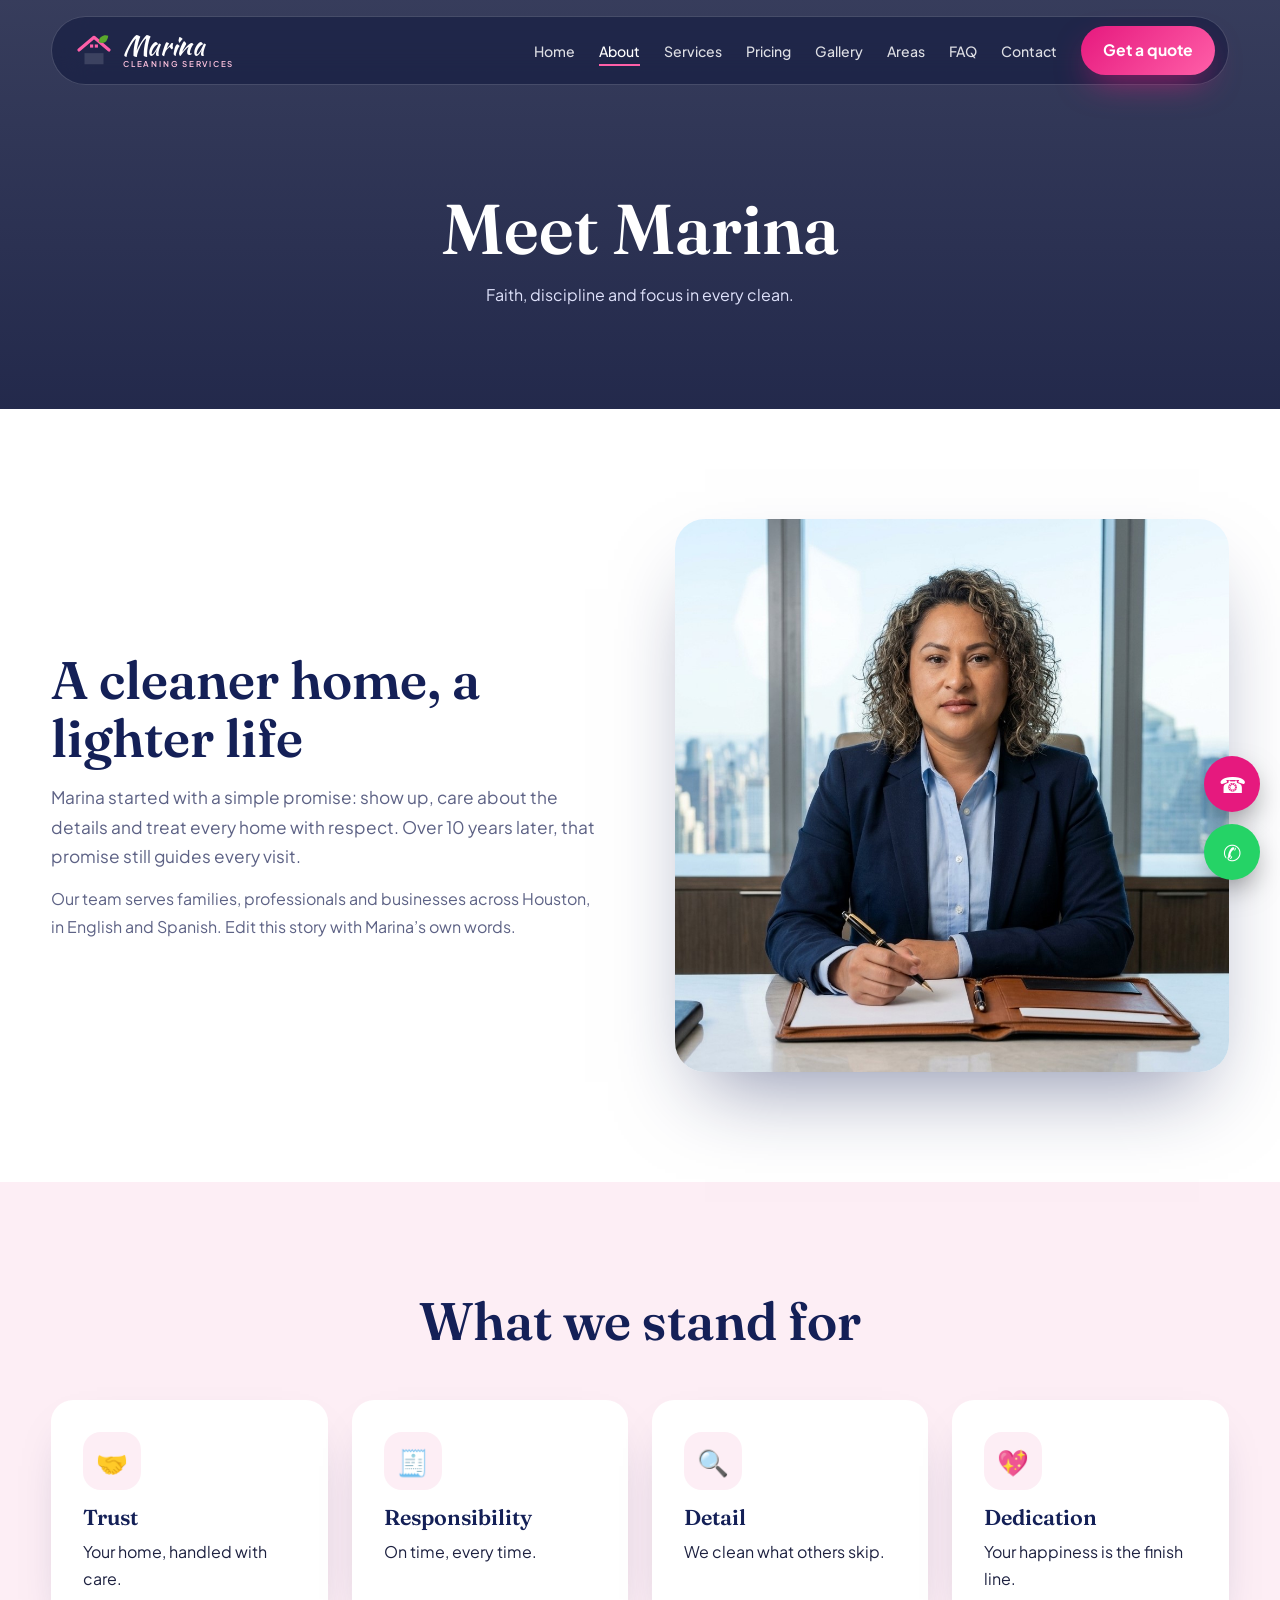
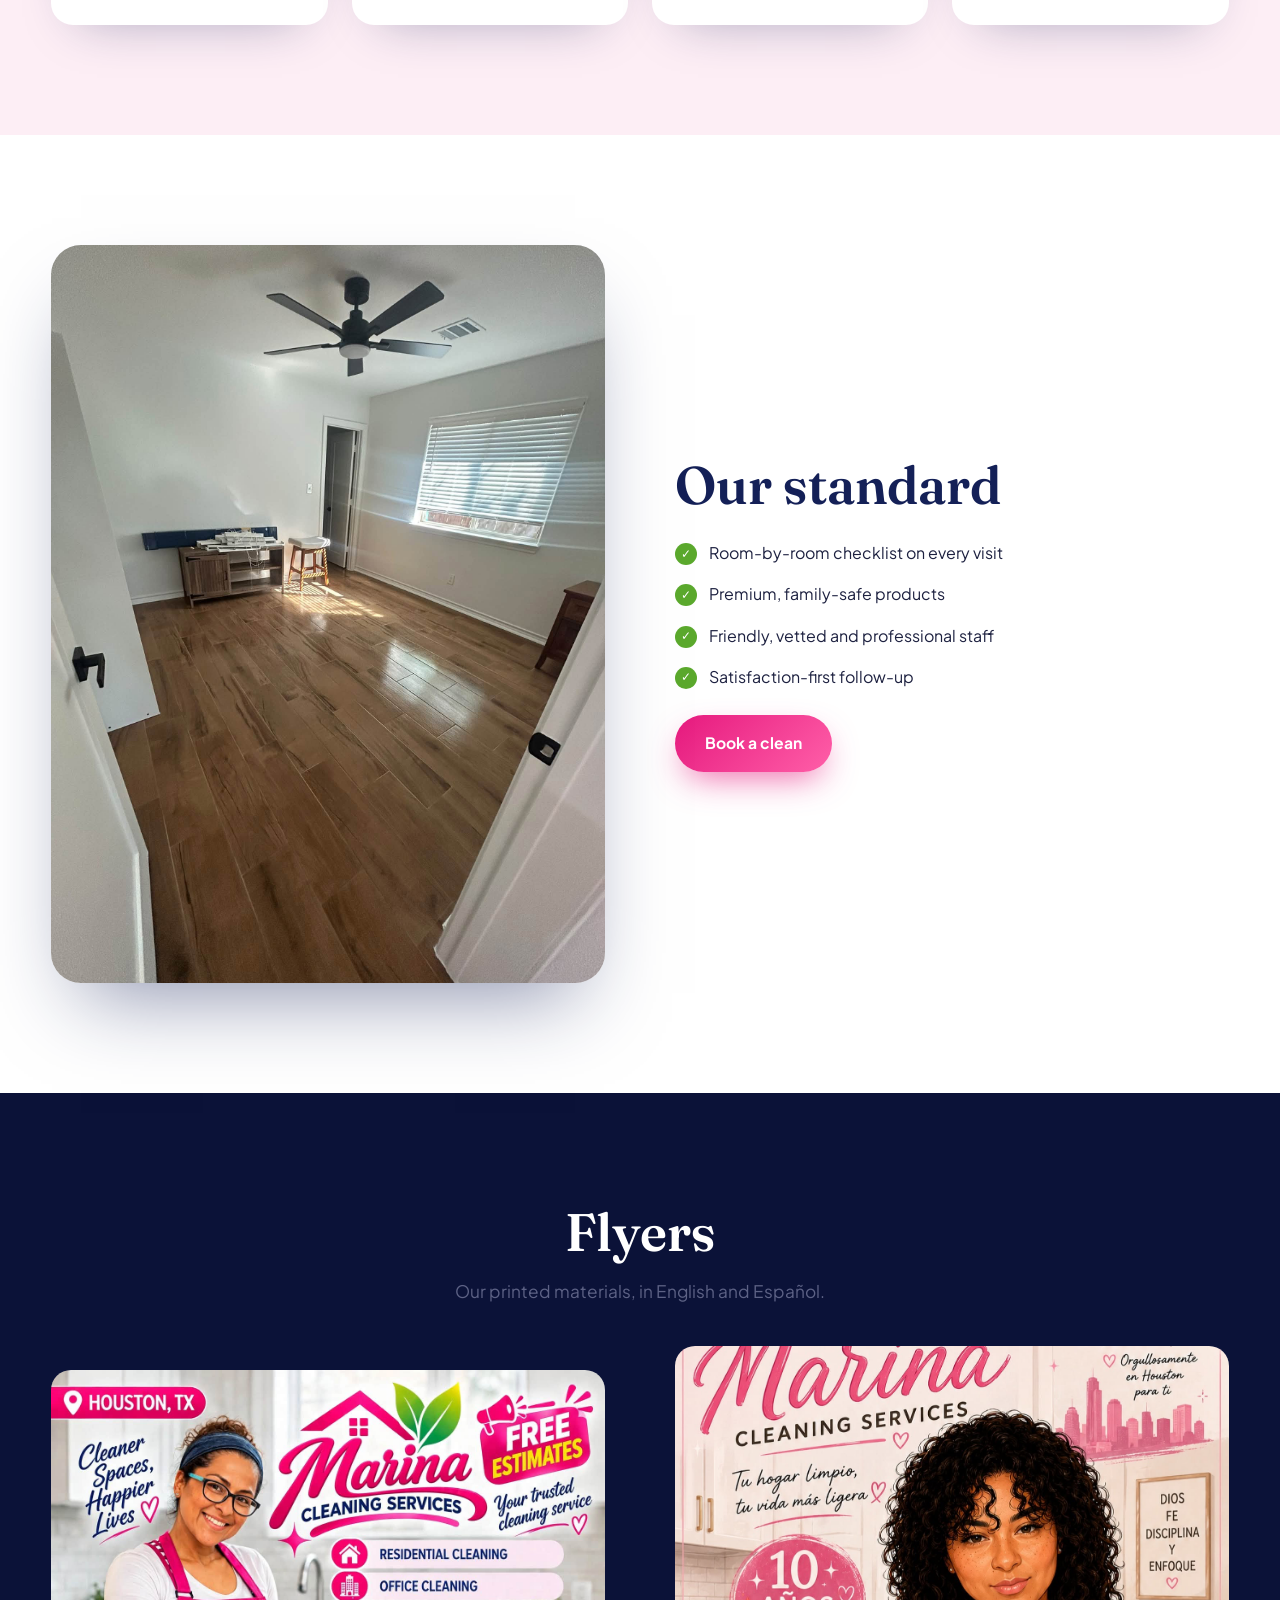
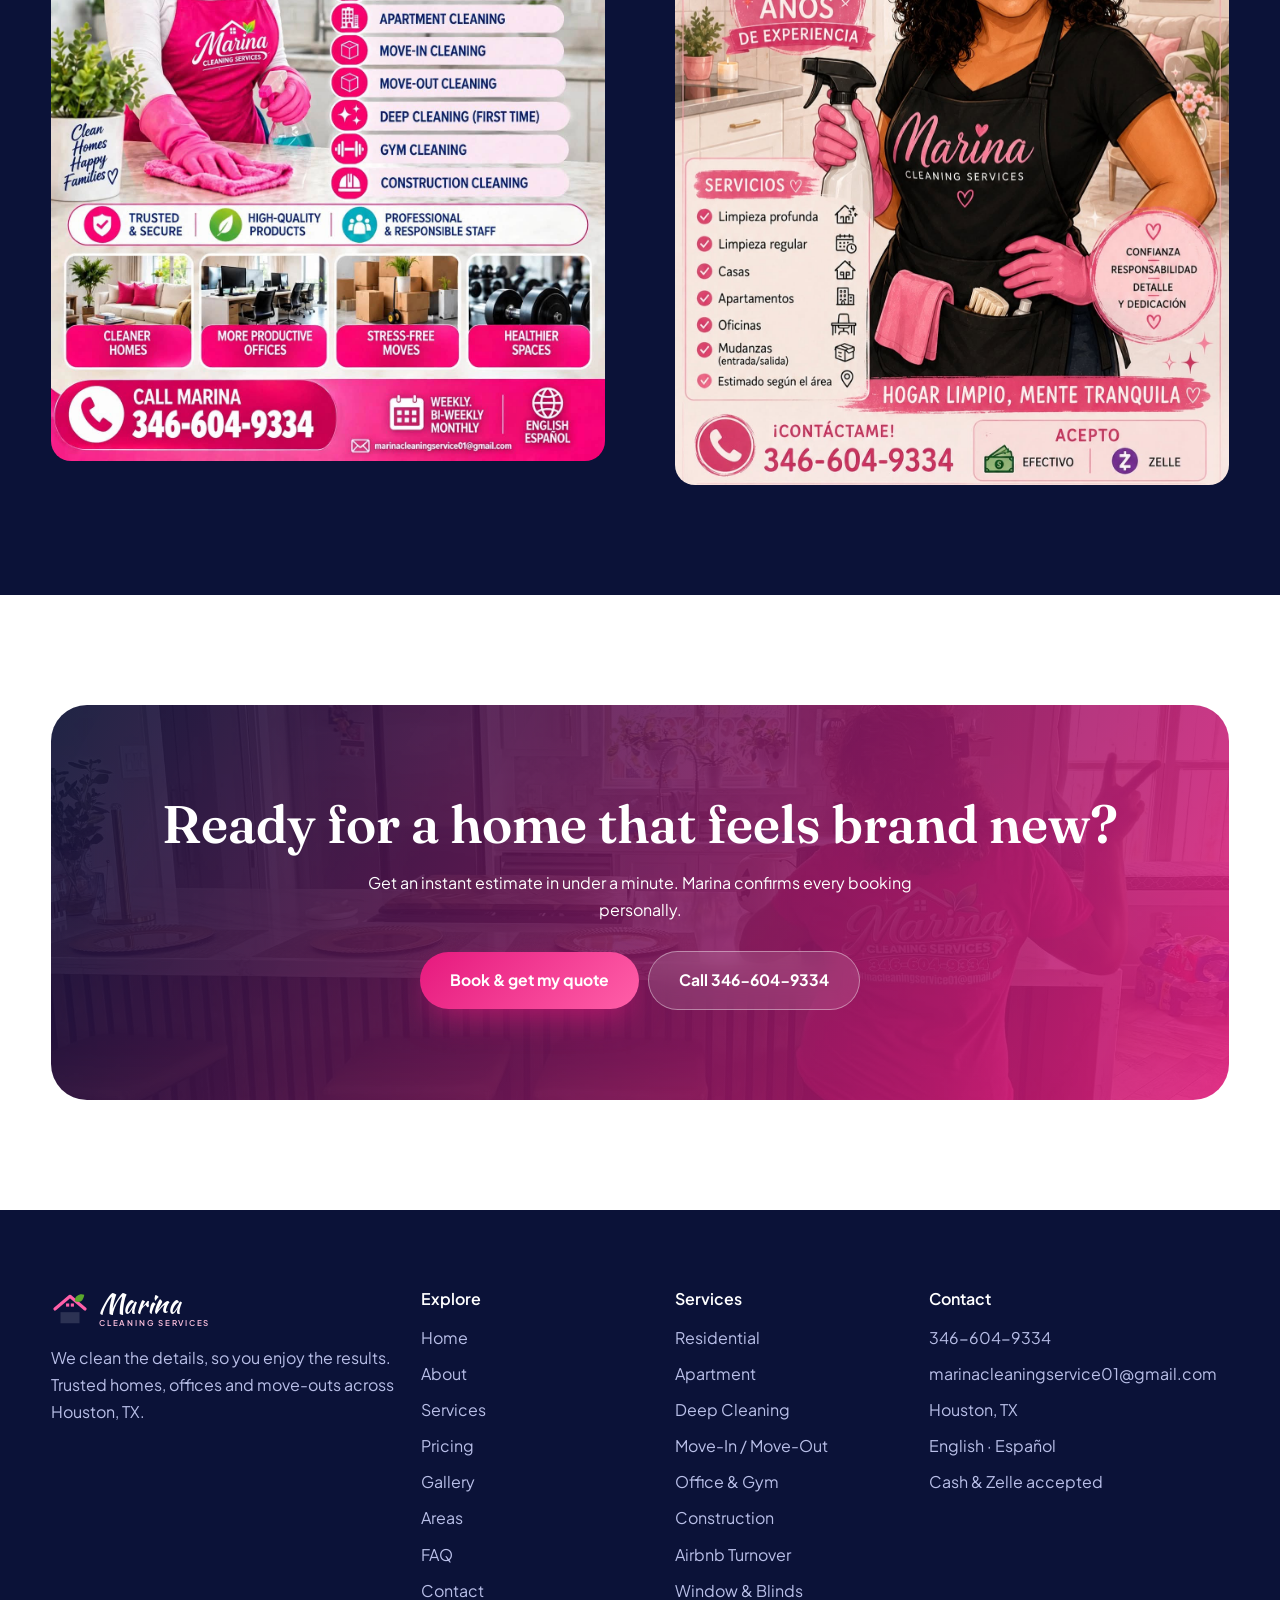
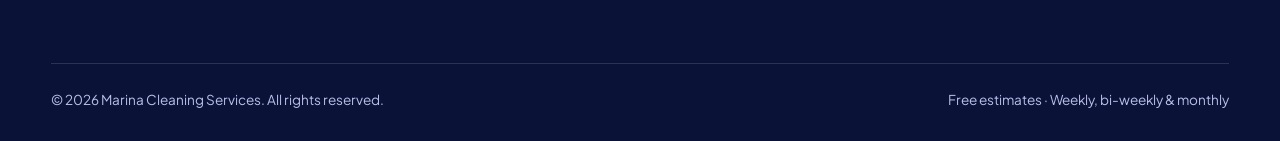
==== commit 5a4f5f2d: "add images and make some ui changes" ====
--- a/about.html
+++ b/about.html
@@ -133,7 +133,7 @@
         </div>
         <div class="photo rev">
           <img
-            src="assets/images/closet.jpg"
+            src="assets/images/marina.jpg"
             alt="Freshly cleaned walk-in closet"
           />
         </div>
